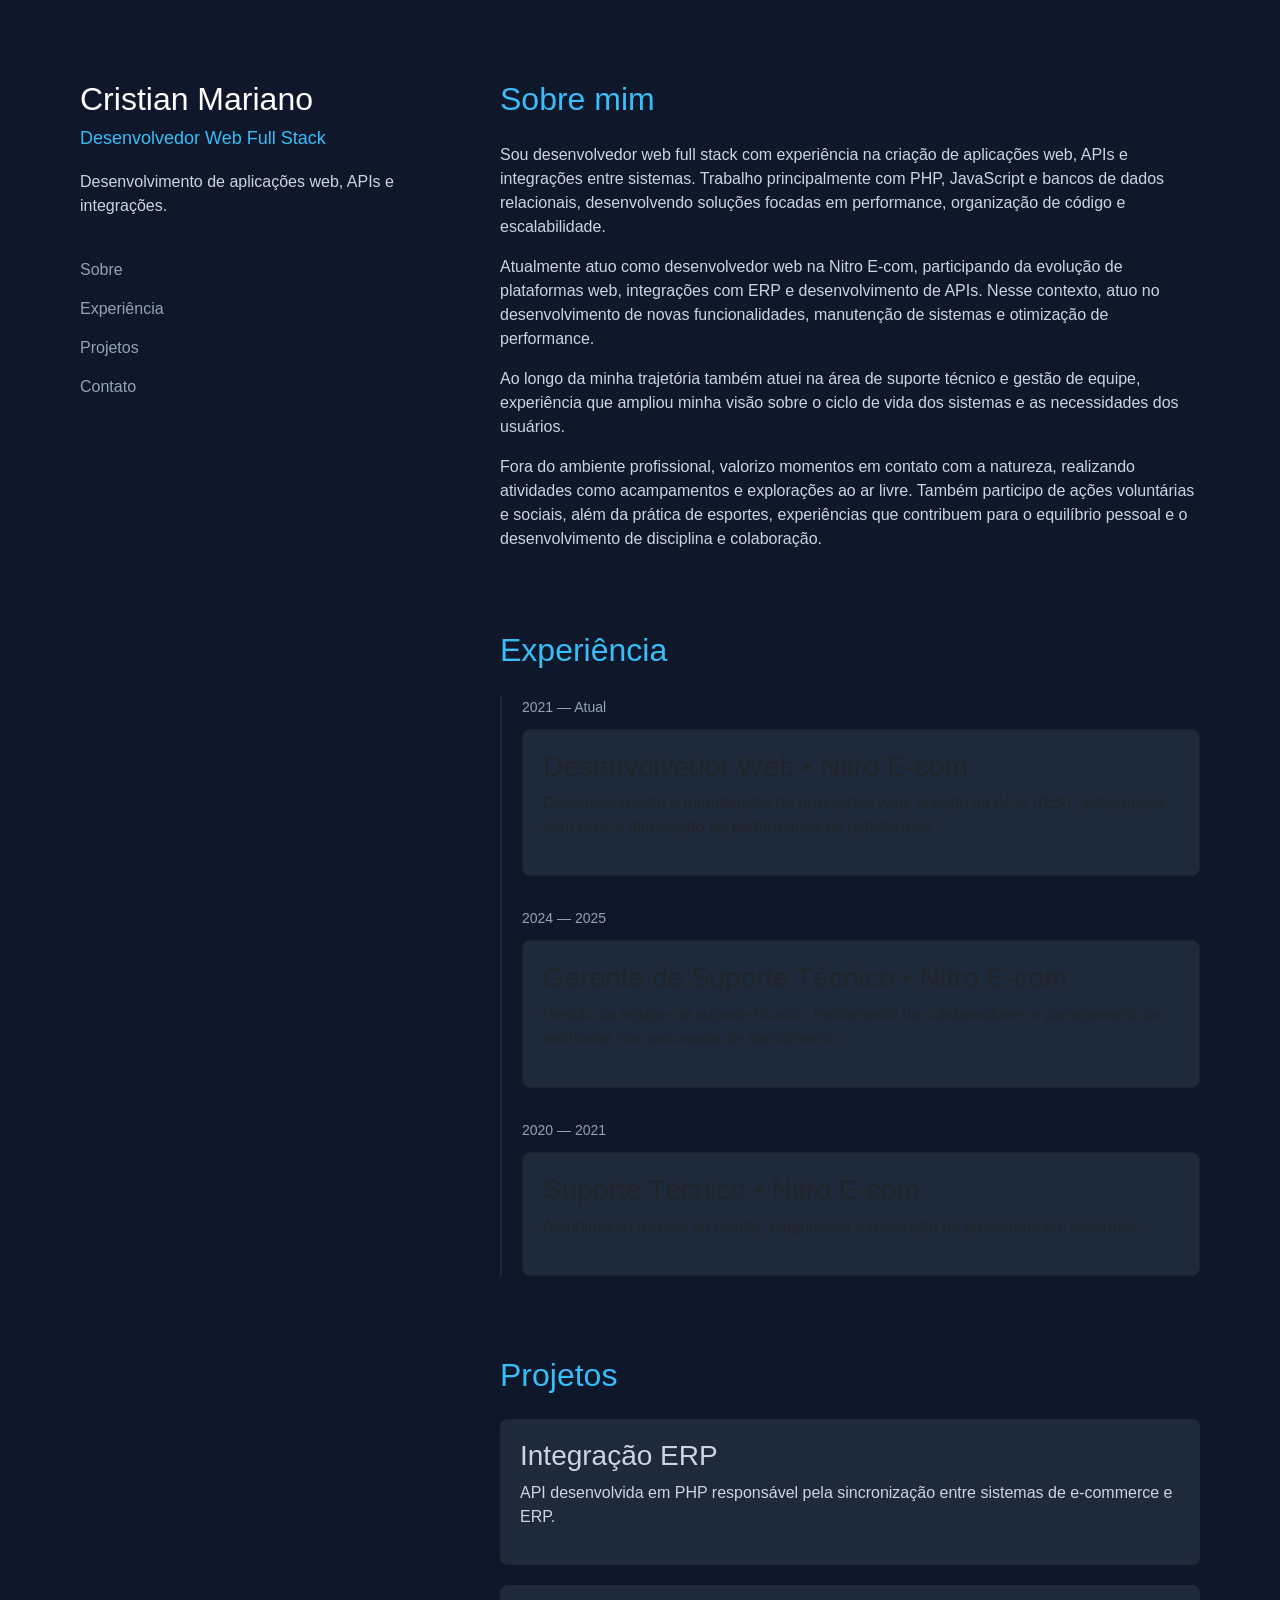
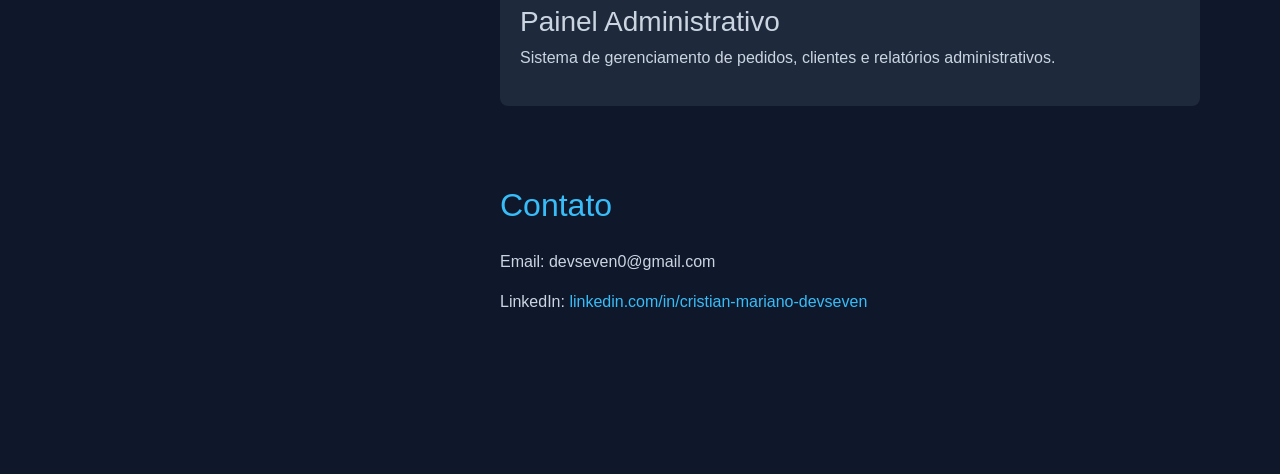
==== index.html @ 74117706 "Rename portfolio.html to index.html" ====
<!DOCTYPE html>
<html lang="pt-BR">

<head>
  <meta charset="UTF-8">
  <meta name="viewport" content="width=device-width, initial-scale=1.0">
  <title>Cristian Mariano | Desenvolvedor Web</title>

  <link href="https://cdn.jsdelivr.net/npm/bootstrap@5.0.2/dist/css/bootstrap.min.css" rel="stylesheet" integrity="sha384-EVSTQN3/azprG1Anm3QDgpJLIm9Nao0Yz1ztcQTwFspd3yD65VohhpuuCOmLASjC" crossorigin="anonymous">
  <link rel="stylesheet" href="style.css">
</head>

<body>

  <div class="layout">

    <!-- Sidebar -->
    <aside class="sidebar">

      <h1>Cristian Mariano</h1>

      <h2>Desenvolvedor Web Full Stack</h2>

      <p class="subtitle">
        Desenvolvimento de aplicações web, APIs e integrações.
      </p>

      <nav>
        <a href="#sobre">Sobre</a>
        <a href="#experiencia">Experiência</a>
        <a href="#projetos">Projetos</a>
        <a href="#contato">Contato</a>
      </nav>

    </aside>

    <!-- Conteúdo -->
    <main class="content">

      <!-- SOBRE -->
      <section id="sobre">

        <h2>Sobre mim</h2>

        <p>
          Sou desenvolvedor web full stack com experiência na criação de aplicações web, APIs e
          integrações entre sistemas. Trabalho principalmente com PHP, JavaScript e bancos de dados
          relacionais, desenvolvendo soluções focadas em performance, organização de código e
          escalabilidade.
        </p>

        <p>
          Atualmente atuo como desenvolvedor web na Nitro E-com, participando da evolução de
          plataformas web, integrações com ERP e desenvolvimento de APIs. Nesse contexto, atuo no
          desenvolvimento de novas funcionalidades, manutenção de sistemas e otimização de
          performance.
        </p>

        <p>
          Ao longo da minha trajetória também atuei na área de suporte técnico e gestão de equipe,
          experiência que ampliou minha visão sobre o ciclo de vida dos sistemas e as necessidades
          dos usuários.
        </p>

        <p>
          Fora do ambiente profissional, valorizo momentos em contato com a natureza, realizando
          atividades como acampamentos e explorações ao ar livre. Também participo de ações
          voluntárias e sociais, além da prática de esportes, experiências que contribuem para o
          equilíbrio pessoal e o desenvolvimento de disciplina e colaboração.
        </p>

      </section>


      <!-- EXPERIÊNCIA -->
      <section id="experiencia">

        <h2>Experiência</h2>

        <div class="timeline">

          <div class="timeline-item">

            <span class="date">2021 — Atual</span>

            <div class="card">

              <h3>Desenvolvedor Web • Nitro E-com</h3>

              <p>
                Desenvolvimento e manutenção de aplicações web, criação de APIs REST,
                integrações com ERP e otimização de performance de plataformas.
              </p>

            </div>

          </div>


          <div class="timeline-item">

            <span class="date">2024 — 2025</span>

            <div class="card">

              <h3>Gerente de Suporte Técnico • Nitro E-com</h3>

              <p>
                Gestão da equipe de suporte técnico, treinamento de colaboradores e
                planejamento de melhorias nos processos de atendimento.
              </p>

            </div>

          </div>


          <div class="timeline-item">

            <span class="date">2020 — 2021</span>

            <div class="card">

              <h3>Suporte Técnico • Nitro E-com</h3>

              <p>
                Atendimento técnico ao cliente, diagnóstico e resolução de problemas em sistemas.
              </p>

            </div>

          </div>

        </div>

      </section>


      <!-- PROJETOS -->
      <section id="projetos">

        <h2>Projetos</h2>

        <div class="project">

          <h3>Integração ERP</h3>

          <p>
            API desenvolvida em PHP responsável pela sincronização entre sistemas
            de e-commerce e ERP.
          </p>

        </div>


        <div class="project">

          <h3>Painel Administrativo</h3>

          <p>
            Sistema de gerenciamento de pedidos, clientes e relatórios administrativos.
          </p>

        </div>

      </section>


      <!-- CONTATO -->
      <section id="contato">

        <h2>Contato</h2>

        <p>Email: devseven0@gmail.com</p>

        <p>
          LinkedIn:
          <a href="https://linkedin.com/in/cristian-mariano-devseven">
            linkedin.com/in/cristian-mariano-devseven
          </a>
        </p>

      </section>

    </main>

  </div>

  <script src="script.js"></script>

</body>

</html>
---- style.css ----
* {
  margin: 0;
  padding: 0;
  box-sizing: border-box;
  font-family: Arial, Helvetica, sans-serif;
}

body {
  background: #0f172a;
  color: #cbd5e1;
}

.layout {
  display: flex;
  max-width: 1200px;
  margin: auto;
}

.sidebar {
  width: 35%;
  padding: 80px 40px;
  position: sticky;
  top: 0;
  height: 100vh;
}

.sidebar h1 {
  color: white;
  font-size: 32px;
  margin-bottom: 10px;
}

.sidebar h2 {
  color: #38bdf8;
  font-size: 18px;
  margin-bottom: 20px;
}

.subtitle {
  margin-bottom: 40px;
}

nav a {
  display: block;
  margin-bottom: 15px;
  text-decoration: none;
  color: #94a3b8;
  transition: 0.3s;
}

nav a:hover {
  color: #38bdf8;
}

.content {
  width: 65%;
  padding: 80px 40px;
}

section {
  margin-bottom: 80px;
}

h2 {
  color: #38bdf8;
  margin-bottom: 25px;
}

.timeline {
  border-left: 2px solid #1e293b;
  padding-left: 20px;
}

.timeline-item {
  margin-bottom: 30px;
}

.date {
  font-size: 14px;
  color: #94a3b8;
}

.card {
  background: #1e293b;
  padding: 20px;
  border-radius: 8px;
  margin-top: 10px;
}

.project {
  background: #1e293b;
  padding: 20px;
  border-radius: 8px;
  margin-bottom: 20px;
  transition: 0.3s;
}

.project:hover {
  transform: translateY(-5px);
}

a {
  color: #38bdf8;
  text-decoration: none;
}
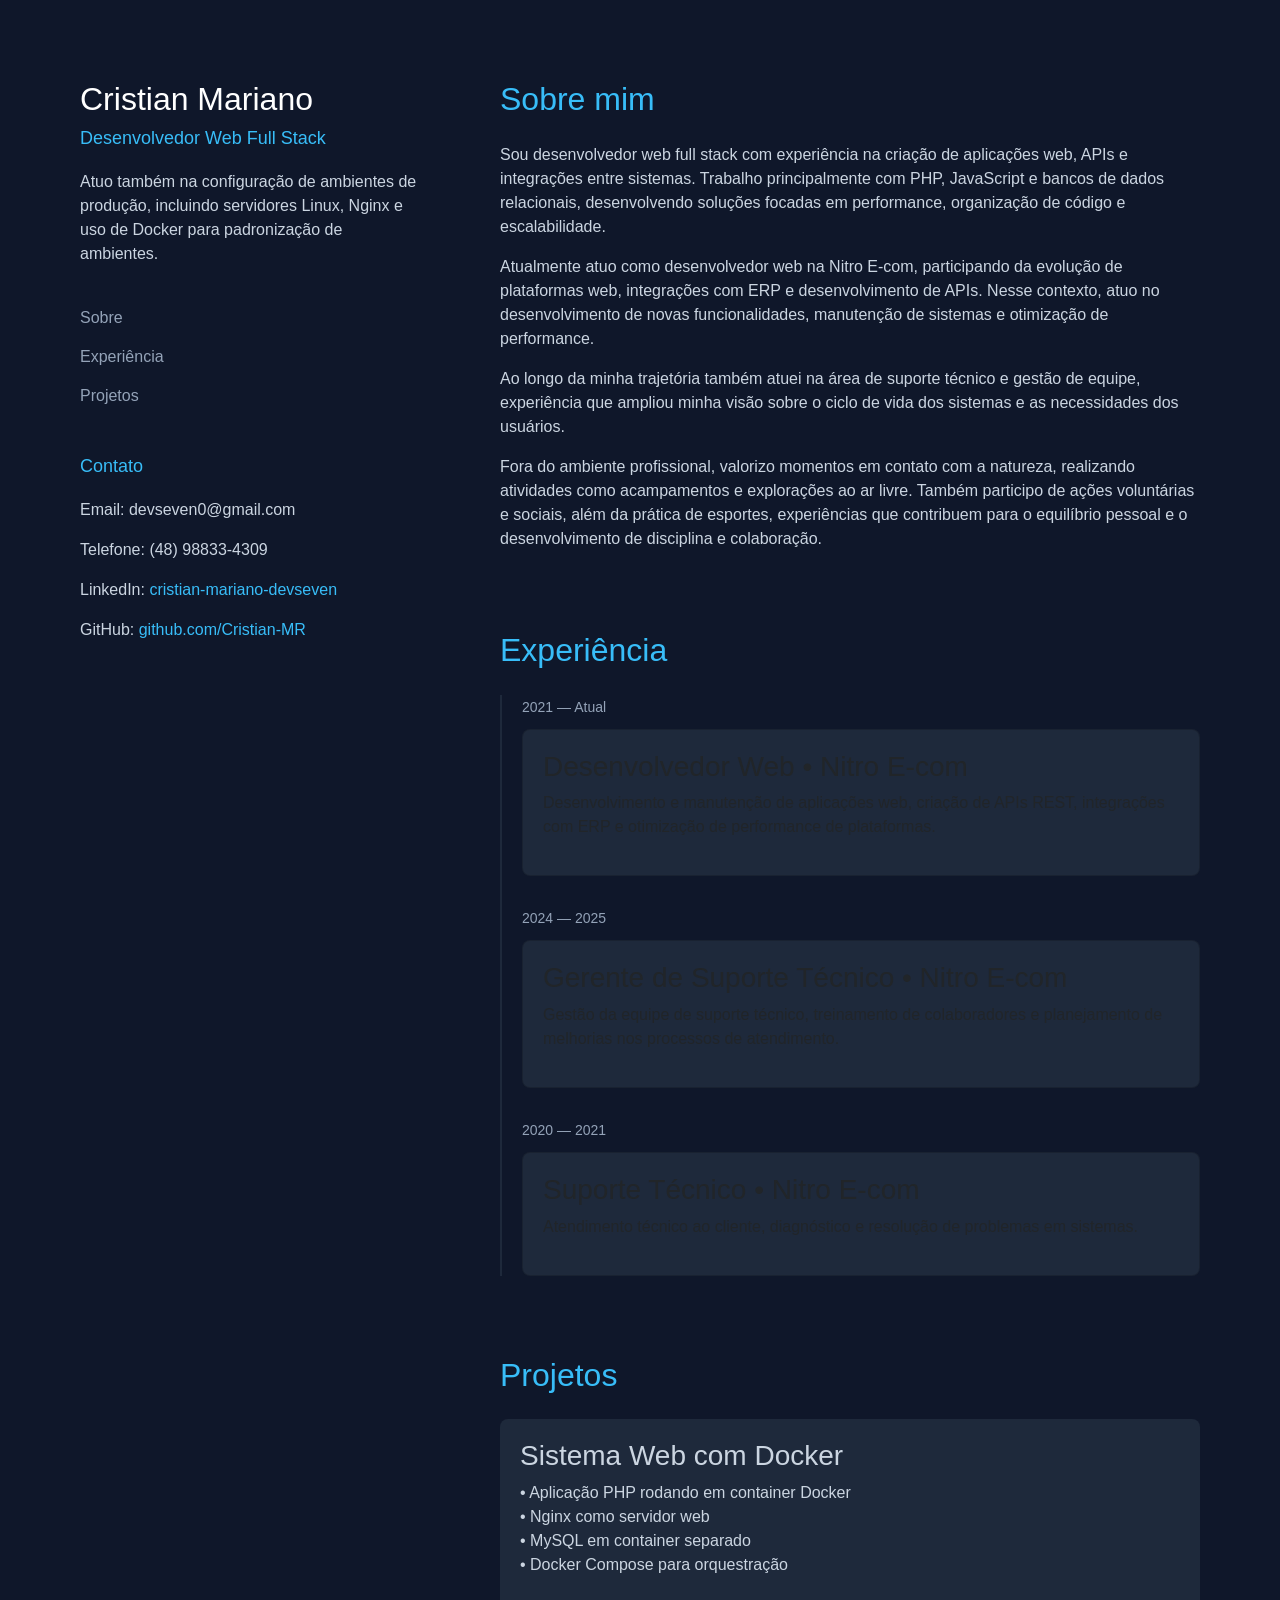
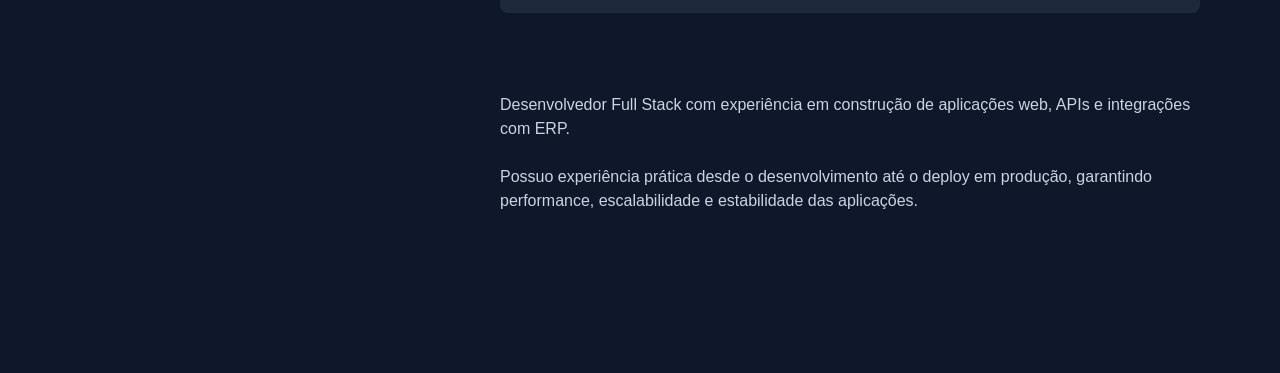
==== commit b6060492: ":ok_hand: Atualizando portfolio" ====
--- a/index.html
+++ b/index.html
@@ -5,6 +5,7 @@
   <meta charset="UTF-8">
   <meta name="viewport" content="width=device-width, initial-scale=1.0">
   <title>Cristian Mariano | Desenvolvedor Web</title>
+  <link rel="icon" href="favicon.ico" type="image/x-icon">
 
   <link href="https://cdn.jsdelivr.net/npm/bootstrap@5.0.2/dist/css/bootstrap.min.css" rel="stylesheet" integrity="sha384-EVSTQN3/azprG1Anm3QDgpJLIm9Nao0Yz1ztcQTwFspd3yD65VohhpuuCOmLASjC" crossorigin="anonymous">
   <link rel="stylesheet" href="style.css">
@@ -22,15 +23,39 @@
       <h2>Desenvolvedor Web Full Stack</h2>
 
       <p class="subtitle">
-        Desenvolvimento de aplicações web, APIs e integrações.
+        Atuo também na configuração de ambientes de produção, incluindo servidores Linux, Nginx e uso de Docker 
+        para padronização de ambientes.
       </p>
 
       <nav>
         <a href="#sobre">Sobre</a>
         <a href="#experiencia">Experiência</a>
         <a href="#projetos">Projetos</a>
-        <a href="#contato">Contato</a>
       </nav>
+
+      <!-- CONTATO -->
+      <section class="mt-5" id="contato">
+
+        <h2>Contato</h2>
+
+        <p>Email: devseven0@gmail.com</p>
+        <p>Telefone: (48) 98833-4309</p>
+
+        <p>
+          LinkedIn:
+          <a href="https://linkedin.com/in/cristian-mariano-devseven">
+            cristian-mariano-devseven
+          </a>
+        </p>
+
+         <p>
+          GitHub:
+          <a href="https://github.com/Cristian-MR">
+            github.com/Cristian-MR
+          </a>
+        </p>
+
+      </section>
 
     </aside>
 
@@ -143,42 +168,26 @@
 
         <div class="project">
 
-          <h3>Integração ERP</h3>
+          <h3>Sistema Web com Docker</h3>
 
           <p>
-            API desenvolvida em PHP responsável pela sincronização entre sistemas
-            de e-commerce e ERP.
+            • Aplicação PHP rodando em container Docker<br>
+            • Nginx como servidor web<br>
+            • MySQL em container separado<br>
+            • Docker Compose para orquestração
           </p>
 
         </div>
 
-
-        <div class="project">
-
-          <h3>Painel Administrativo</h3>
-
-          <p>
-            Sistema de gerenciamento de pedidos, clientes e relatórios administrativos.
-          </p>
-
-        </div>
-
-      </section>
-
-
-      <!-- CONTATO -->
-      <section id="contato">
-
-        <h2>Contato</h2>
-
-        <p>Email: devseven0@gmail.com</p>
-
-        <p>
-          LinkedIn:
-          <a href="https://linkedin.com/in/cristian-mariano-devseven">
-            linkedin.com/in/cristian-mariano-devseven
-          </a>
-        </p>
+      </section>
+
+
+      <section>
+
+        <p>
+          Desenvolvedor Full Stack com experiência em construção de aplicações web, APIs e integrações com ERP.<br><br>
+          Possuo experiência prática desde o desenvolvimento até o deploy em produção, garantindo performance, 
+        escalabilidade e estabilidade das aplicações.</p>
 
       </section>
 
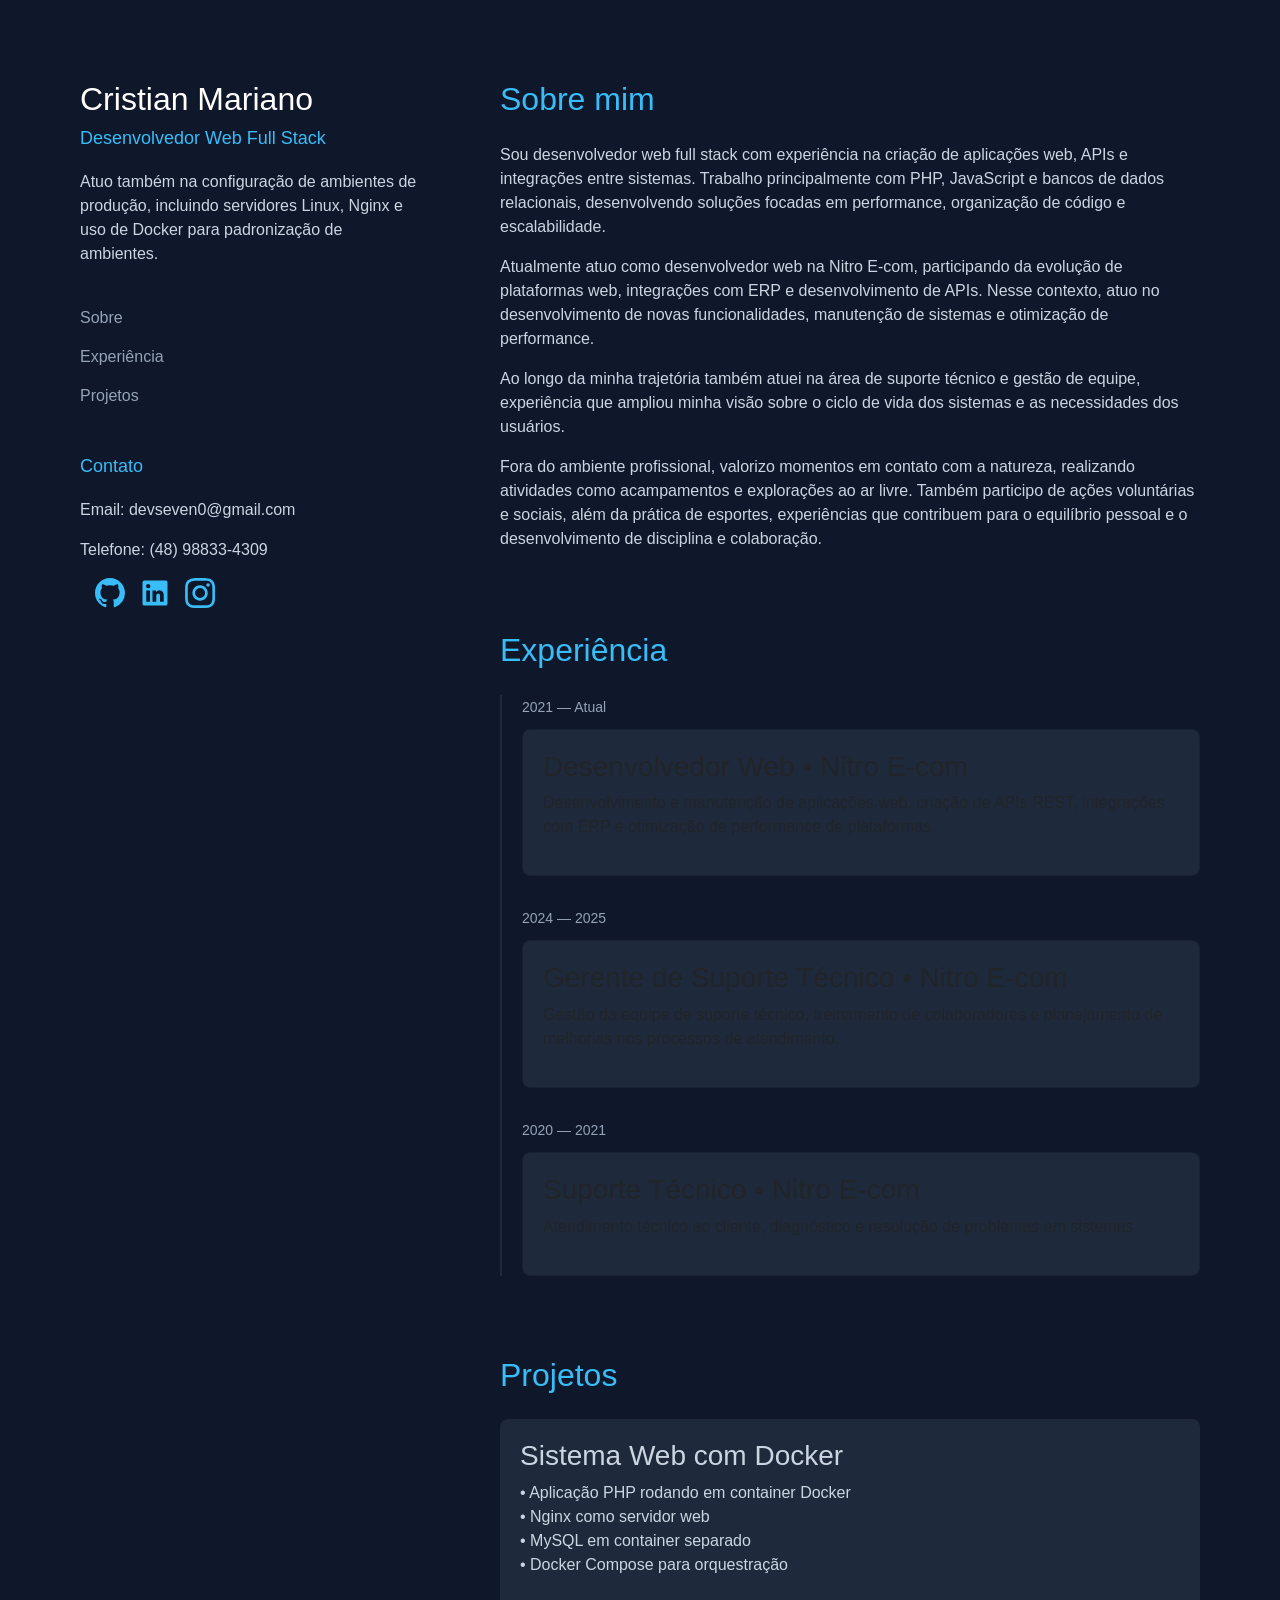
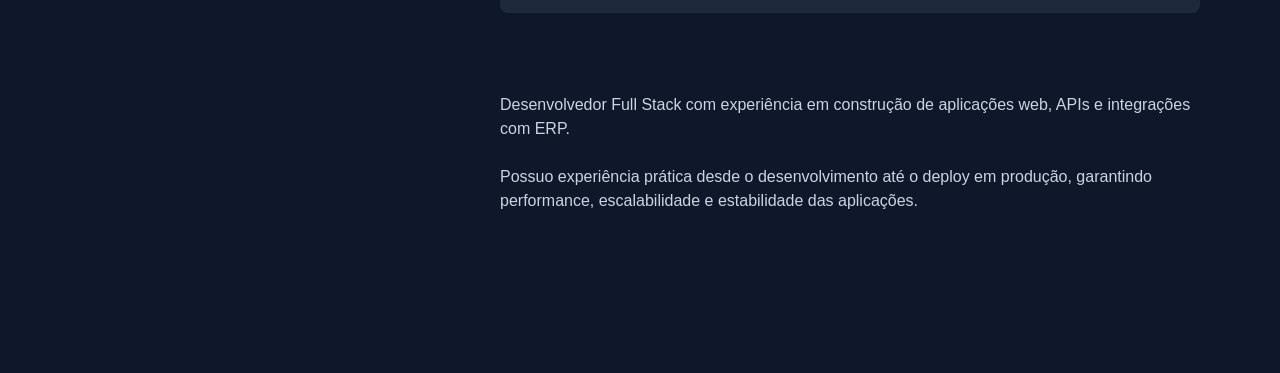
==== commit 077f2ab4: ":ok_hand: Ajuste para versao mobile" ====
--- a/index.html
+++ b/index.html
@@ -7,7 +7,8 @@
   <title>Cristian Mariano | Desenvolvedor Web</title>
   <link rel="icon" href="favicon.ico" type="image/x-icon">
 
-  <link href="https://cdn.jsdelivr.net/npm/bootstrap@5.0.2/dist/css/bootstrap.min.css" rel="stylesheet" integrity="sha384-EVSTQN3/azprG1Anm3QDgpJLIm9Nao0Yz1ztcQTwFspd3yD65VohhpuuCOmLASjC" crossorigin="anonymous">
+  <link href="https://cdn.jsdelivr.net/npm/bootstrap@5.0.2/dist/css/bootstrap.min.css" rel="stylesheet"
+    integrity="sha384-EVSTQN3/azprG1Anm3QDgpJLIm9Nao0Yz1ztcQTwFspd3yD65VohhpuuCOmLASjC" crossorigin="anonymous">
   <link rel="stylesheet" href="style.css">
 </head>
 
@@ -23,7 +24,7 @@
       <h2>Desenvolvedor Web Full Stack</h2>
 
       <p class="subtitle">
-        Atuo também na configuração de ambientes de produção, incluindo servidores Linux, Nginx e uso de Docker 
+        Atuo também na configuração de ambientes de produção, incluindo servidores Linux, Nginx e uso de Docker
         para padronização de ambientes.
       </p>
 
@@ -34,26 +35,36 @@
       </nav>
 
       <!-- CONTATO -->
-      <section class="mt-5" id="contato">
+      <section class="mt-5 contato" id="contato">
 
         <h2>Contato</h2>
 
         <p>Email: devseven0@gmail.com</p>
         <p>Telefone: (48) 98833-4309</p>
 
-        <p>
-          LinkedIn:
-          <a href="https://linkedin.com/in/cristian-mariano-devseven">
-            cristian-mariano-devseven
-          </a>
-        </p>
-
-         <p>
-          GitHub:
-          <a href="https://github.com/Cristian-MR">
-            github.com/Cristian-MR
-          </a>
-        </p>
+        <ul class="d-flex social-media" aria-label="Social media">
+          <li class="text-xs">
+            <a class="block" href="https://github.com/Cristian-MR" target="_blank" rel="noreferrer noopener" title="GitHub">
+              <svg xmlns="http://www.w3.org/2000/svg" viewBox="0 0 16 16" fill="currentColor" class="h-6 w-6" aria-hidden="true">
+                <path d="M8 0C3.58 0 0 3.58 0 8c0 3.54 2.29 6.53 5.47 7.59.4.07.55-.17.55-.38 0-.19-.01-.82-.01-1.49-2.01.37-2.53-.49-2.69-.94-.09-.23-.48-.94-.82-1.13-.28-.15-.68-.52-.01-.53.63-.01 1.08.58 1.23.82.72 1.21 1.87.87 2.33.66.07-.52.28-.87.51-1.07-1.78-.2-3.64-.89-3.64-3.95 0-.87.31-1.59.82-2.15-.08-.2-.36-1.02.08-2.12 0 0 .67-.21 2.2.82.64-.18 1.32-.27 2-.27.68 0 1.36.09 2 .27 1.53-1.04 2.2-.82 2.2-.82.44 1.1.16 1.92.08 2.12.51.56.82 1.27.82 2.15 0 3.07-1.87 3.75-3.65 3.95.29.25.54.73.54 1.48 0 1.07-.01 1.93-.01 2.2 0 .21.15.46.55.38A8.013 8.013 0 0016 8c0-4.42-3.58-8-8-8z"></path>
+              </svg>
+            </a>
+          </li>
+          <li class="text-xs">
+            <a class="block" href="https://linkedin.com/in/cristian-mariano-devseven" target="_blank" rel="noreferrer noopener" aria-label="LinkedIn (opens in a new tab)" title="LinkedIn">
+              <svg xmlns="http://www.w3.org/2000/svg" viewBox="0 0 24 24" fill="currentColor" class="h-6 w-6" aria-hidden="true">
+                <path d="M20.5 2h-17A1.5 1.5 0 002 3.5v17A1.5 1.5 0 003.5 22h17a1.5 1.5 0 001.5-1.5v-17A1.5 1.5 0 0020.5 2zM8 19H5v-9h3zM6.5 8.25A1.75 1.75 0 118.3 6.5a1.78 1.78 0 01-1.8 1.75zM19 19h-3v-4.74c0-1.42-.6-1.93-1.38-1.93A1.74 1.74 0 0013 14.19a.66.66 0 000 .14V19h-3v-9h2.9v1.3a3.11 3.11 0 012.7-1.4c1.55 0 3.36.86 3.36 3.66z"></path>
+              </svg>
+            </a>
+          </li>
+          <li class="text-xs">
+            <a class="block" href="https://instagram.com/devsevenbr" target="_blank" rel="noreferrer noopener" aria-label="Instagram (opens in a new tab)" title="Instagram">
+              <svg xmlns="http://www.w3.org/2000/svg" viewBox="0 0 1000 1000" fill="currentColor" class="h-6 w-6" aria-hidden="true">
+                <path d="M295.42,6c-53.2,2.51-89.53,11-121.29,23.48-32.87,12.81-60.73,30-88.45,57.82S40.89,143,28.17,175.92c-12.31,31.83-20.65,68.19-23,121.42S2.3,367.68,2.56,503.46,3.42,656.26,6,709.6c2.54,53.19,11,89.51,23.48,121.28,12.83,32.87,30,60.72,57.83,88.45S143,964.09,176,976.83c31.8,12.29,68.17,20.67,121.39,23s70.35,2.87,206.09,2.61,152.83-.86,206.16-3.39S799.1,988,830.88,975.58c32.87-12.86,60.74-30,88.45-57.84S964.1,862,976.81,829.06c12.32-31.8,20.69-68.17,23-121.35,2.33-53.37,2.88-70.41,2.62-206.17s-.87-152.78-3.4-206.1-11-89.53-23.47-121.32c-12.85-32.87-30-60.7-57.82-88.45S862,40.87,829.07,28.19c-31.82-12.31-68.17-20.7-121.39-23S637.33,2.3,501.54,2.56,348.75,3.4,295.42,6m5.84,903.88c-48.75-2.12-75.22-10.22-92.86-17-23.36-9-40-19.88-57.58-37.29s-28.38-34.11-37.5-57.42c-6.85-17.64-15.1-44.08-17.38-92.83-2.48-52.69-3-68.51-3.29-202s.22-149.29,2.53-202c2.08-48.71,10.23-75.21,17-92.84,9-23.39,19.84-40,37.29-57.57s34.1-28.39,57.43-37.51c17.62-6.88,44.06-15.06,92.79-17.38,52.73-2.5,68.53-3,202-3.29s149.31.21,202.06,2.53c48.71,2.12,75.22,10.19,92.83,17,23.37,9,40,19.81,57.57,37.29s28.4,34.07,37.52,57.45c6.89,17.57,15.07,44,17.37,92.76,2.51,52.73,3.08,68.54,3.32,202s-.23,149.31-2.54,202c-2.13,48.75-10.21,75.23-17,92.89-9,23.35-19.85,40-37.31,57.56s-34.09,28.38-57.43,37.5c-17.6,6.87-44.07,15.07-92.76,17.39-52.73,2.48-68.53,3-202.05,3.29s-149.27-.25-202-2.53m407.6-674.61a60,60,0,1,0,59.88-60.1,60,60,0,0,0-59.88,60.1M245.77,503c.28,141.8,115.44,256.49,257.21,256.22S759.52,643.8,759.25,502,643.79,245.48,502,245.76,245.5,361.22,245.77,503m90.06-.18a166.67,166.67,0,1,1,167,166.34,166.65,166.65,0,0,1-167-166.34"></path>
+              </svg>
+            </a>
+          </li>
+        </ul>
 
       </section>
 
@@ -186,8 +197,8 @@
 
         <p>
           Desenvolvedor Full Stack com experiência em construção de aplicações web, APIs e integrações com ERP.<br><br>
-          Possuo experiência prática desde o desenvolvimento até o deploy em produção, garantindo performance, 
-        escalabilidade e estabilidade das aplicações.</p>
+          Possuo experiência prática desde o desenvolvimento até o deploy em produção, garantindo performance,
+          escalabilidade e estabilidade das aplicações.</p>
 
       </section>
 
@@ -199,4 +210,4 @@
 
 </body>
 
-</html>
+</html>
--- a/style.css
+++ b/style.css
@@ -102,4 +102,40 @@
 a {
   color: #38bdf8;
   text-decoration: none;
+}
+
+ul.d-flex.social-media {
+    padding-left: 0;
+}
+
+li.text-xs {
+    display: block;
+    width: 30px;
+    margin-left: 15px;
+}
+
+/* Versão mobile */
+@media (max-width: 768px) {
+  .layout {
+    flex-direction: column;
+  }
+
+  .sidebar {
+    width: 100%;
+    height: auto;
+    position: relative;
+    padding-bottom: 0;
+  }
+
+  .content {
+    width: 100%;
+  }
+
+  .contato {
+    margin-bottom: 0px;
+  }
+
+  nav {
+    display: none;
+  }
 }
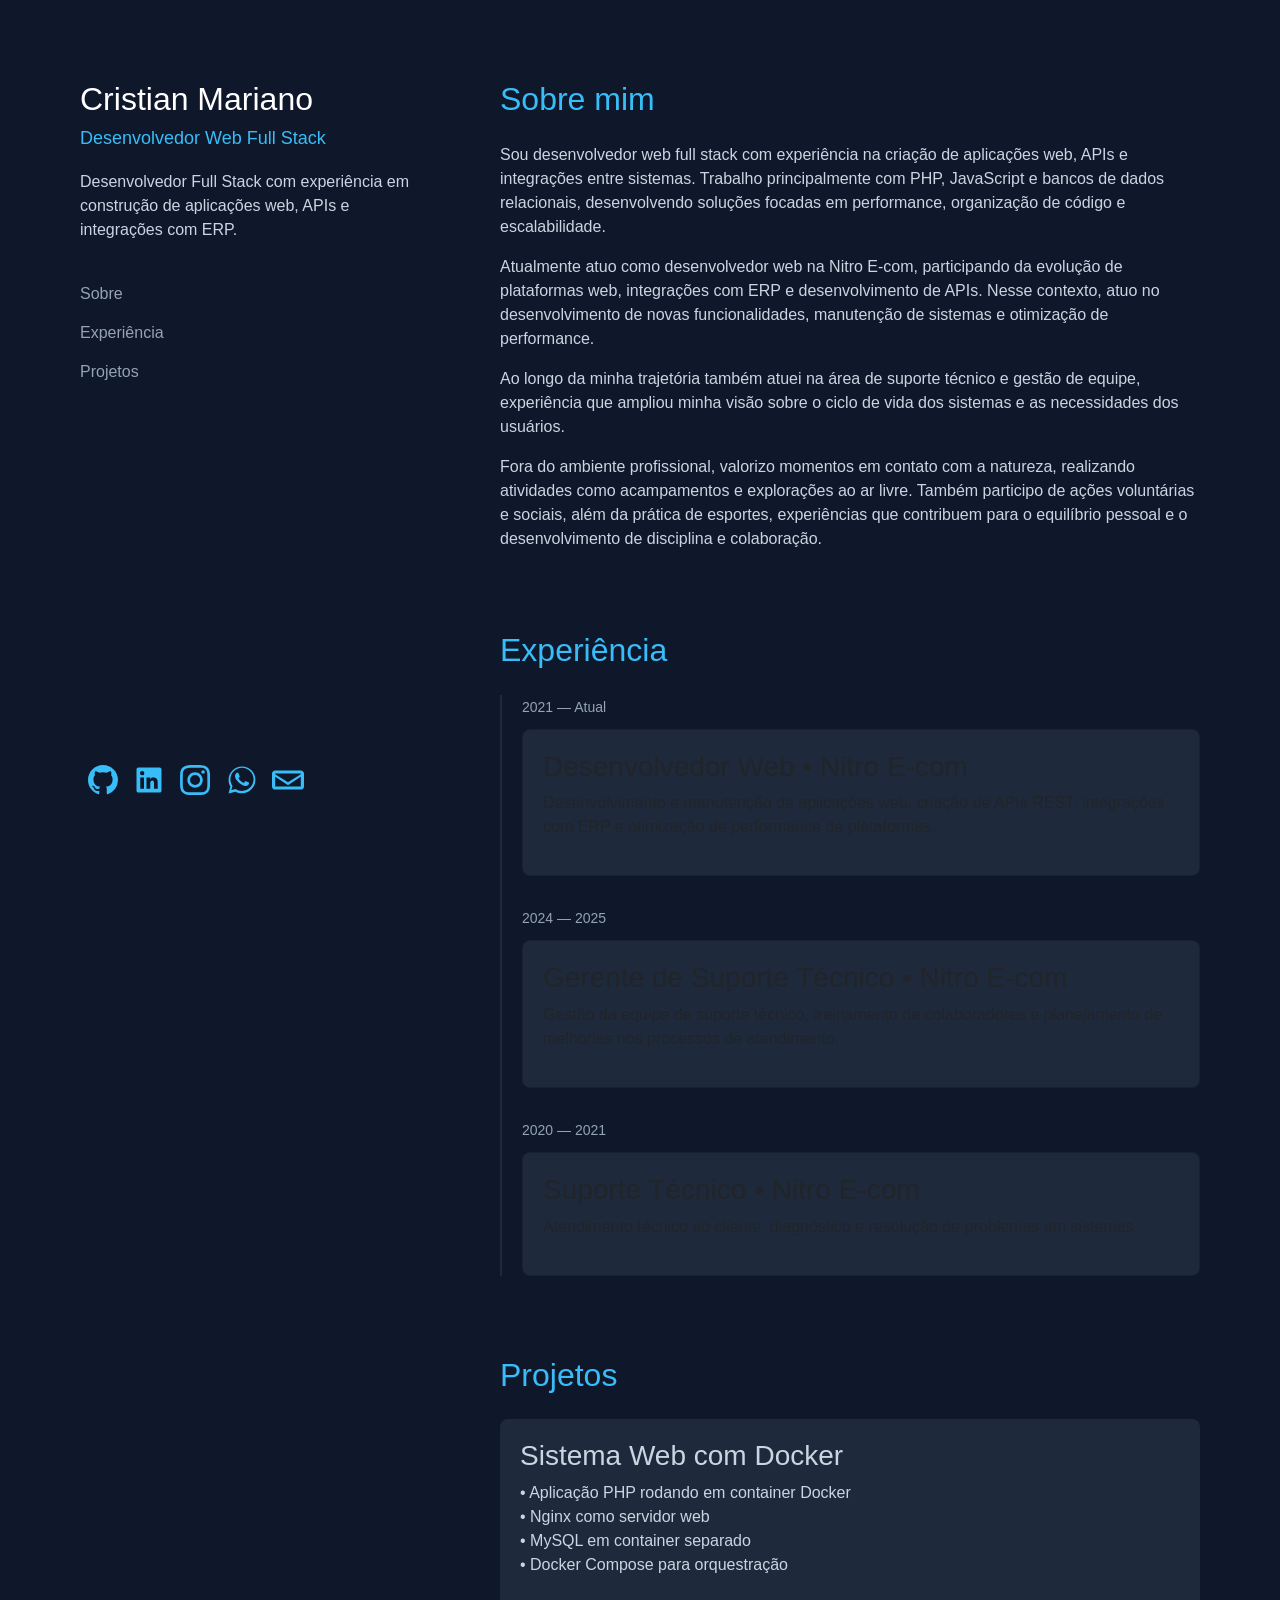
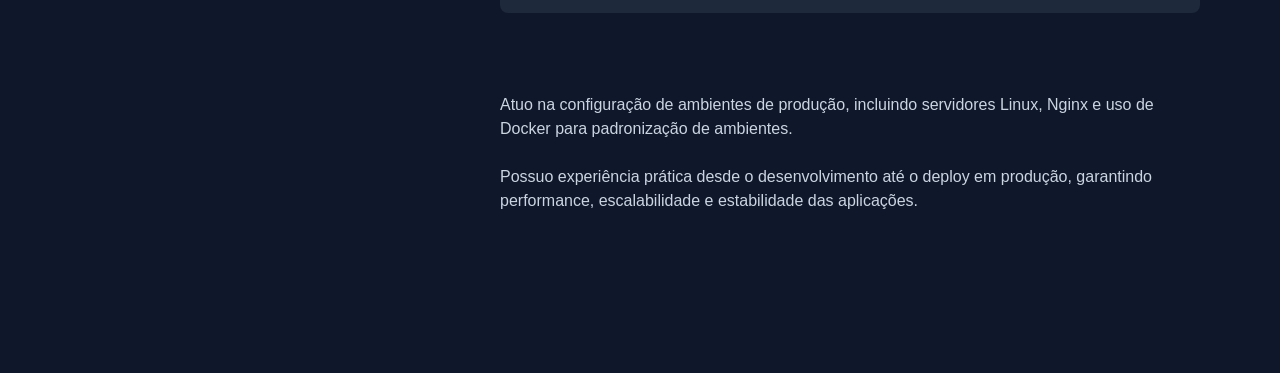
==== commit 4ca1ee3a: ":ok_hand: Atualizando parte do contato" ====
--- a/index.html
+++ b/index.html
@@ -24,8 +24,7 @@
       <h2>Desenvolvedor Web Full Stack</h2>
 
       <p class="subtitle">
-        Atuo também na configuração de ambientes de produção, incluindo servidores Linux, Nginx e uso de Docker
-        para padronização de ambientes.
+        Desenvolvedor Full Stack com experiência em construção de aplicações web, APIs e integrações com ERP.
       </p>
 
       <nav>
@@ -37,11 +36,6 @@
       <!-- CONTATO -->
       <section class="mt-5 contato" id="contato">
 
-        <h2>Contato</h2>
-
-        <p>Email: devseven0@gmail.com</p>
-        <p>Telefone: (48) 98833-4309</p>
-
         <ul class="d-flex social-media" aria-label="Social media">
           <li class="text-xs">
             <a class="block" href="https://github.com/Cristian-MR" target="_blank" rel="noreferrer noopener" title="GitHub">
@@ -61,6 +55,20 @@
             <a class="block" href="https://instagram.com/devsevenbr" target="_blank" rel="noreferrer noopener" aria-label="Instagram (opens in a new tab)" title="Instagram">
               <svg xmlns="http://www.w3.org/2000/svg" viewBox="0 0 1000 1000" fill="currentColor" class="h-6 w-6" aria-hidden="true">
                 <path d="M295.42,6c-53.2,2.51-89.53,11-121.29,23.48-32.87,12.81-60.73,30-88.45,57.82S40.89,143,28.17,175.92c-12.31,31.83-20.65,68.19-23,121.42S2.3,367.68,2.56,503.46,3.42,656.26,6,709.6c2.54,53.19,11,89.51,23.48,121.28,12.83,32.87,30,60.72,57.83,88.45S143,964.09,176,976.83c31.8,12.29,68.17,20.67,121.39,23s70.35,2.87,206.09,2.61,152.83-.86,206.16-3.39S799.1,988,830.88,975.58c32.87-12.86,60.74-30,88.45-57.84S964.1,862,976.81,829.06c12.32-31.8,20.69-68.17,23-121.35,2.33-53.37,2.88-70.41,2.62-206.17s-.87-152.78-3.4-206.1-11-89.53-23.47-121.32c-12.85-32.87-30-60.7-57.82-88.45S862,40.87,829.07,28.19c-31.82-12.31-68.17-20.7-121.39-23S637.33,2.3,501.54,2.56,348.75,3.4,295.42,6m5.84,903.88c-48.75-2.12-75.22-10.22-92.86-17-23.36-9-40-19.88-57.58-37.29s-28.38-34.11-37.5-57.42c-6.85-17.64-15.1-44.08-17.38-92.83-2.48-52.69-3-68.51-3.29-202s.22-149.29,2.53-202c2.08-48.71,10.23-75.21,17-92.84,9-23.39,19.84-40,37.29-57.57s34.1-28.39,57.43-37.51c17.62-6.88,44.06-15.06,92.79-17.38,52.73-2.5,68.53-3,202-3.29s149.31.21,202.06,2.53c48.71,2.12,75.22,10.19,92.83,17,23.37,9,40,19.81,57.57,37.29s28.4,34.07,37.52,57.45c6.89,17.57,15.07,44,17.37,92.76,2.51,52.73,3.08,68.54,3.32,202s-.23,149.31-2.54,202c-2.13,48.75-10.21,75.23-17,92.89-9,23.35-19.85,40-37.31,57.56s-34.09,28.38-57.43,37.5c-17.6,6.87-44.07,15.07-92.76,17.39-52.73,2.48-68.53,3-202.05,3.29s-149.27-.25-202-2.53m407.6-674.61a60,60,0,1,0,59.88-60.1,60,60,0,0,0-59.88,60.1M245.77,503c.28,141.8,115.44,256.49,257.21,256.22S759.52,643.8,759.25,502,643.79,245.48,502,245.76,245.5,361.22,245.77,503m90.06-.18a166.67,166.67,0,1,1,167,166.34,166.65,166.65,0,0,1-167-166.34"></path>
+              </svg>
+            </a>
+          </li>
+          <li class="text-xs">
+            <a class="block" href="https://wa.me/5548998334309" target="_blank" rel="noreferrer noopener" aria-label="WhatsApp (opens in a new tab)" title="WhatsApp">
+              <svg xmlns="http://www.w3.org/2000/svg" viewBox="0 0 1000 1000" fill="currentColor" class="h-6 w-6" aria-hidden="true" width="32">
+                <path d="M500 80c-231 0-420 189-420 420 0 74 19 144 55 205L80 920l220-54c58 32 124 49 200 49 231 0 420-189 420-420S731 80 500 80zm0 760c-68 0-132-18-188-52l-13-8-130 32 34-126-9-13c-36-58-55-124-55-193 0-199 162-361 361-361s361 162 361 361-162 361-361 361zm198-270c-11-6-64-31-74-34-10-4-17-6-24 6-7 11-27 34-33 41-6 6-12 7-23 2-64-32-106-57-148-129-11-19 11-18 32-60 4-8 2-15-1-21-4-6-24-58-33-79-9-22-18-19-24-19h-21c-7 0-19 3-29 14-10 11-38 37-38 91s39 107 44 114c6 7 76 116 184 163 26 11 46 18 62 23 26 8 49 7 67 4 21-3 64-26 73-51 9-25 9-46 6-51-3-5-10-8-21-14z"/>
+              </svg>
+            </a>
+          </li>
+          <li class="text-xs">
+            <a class="block" href="mailto:devseven0@gmail.com" target="_blank" rel="noreferrer noopener" aria-label="Email (opens in a new tab)" title="Email">
+              <svg xmlns="http://www.w3.org/2000/svg" viewBox="0 0 1000 1000" fill="currentColor" class="h-6 w-6" aria-hidden="true" width="32">
+                <path d="M100 200h800c55 0 100 45 100 100v400c0 55-45 100-100 100H100C45 800 0 755 0 700V300c0-55 45-100 100-100zm0 100v20l400 250 400-250v-20H100zm800 400V400L520 650c-12 8-28 8-40 0L100 400v300h800z"/>
               </svg>
             </a>
           </li>
@@ -196,7 +204,8 @@
       <section>
 
         <p>
-          Desenvolvedor Full Stack com experiência em construção de aplicações web, APIs e integrações com ERP.<br><br>
+          Atuo na configuração de ambientes de produção, incluindo servidores Linux, Nginx e uso de Docker
+        para padronização de ambientes.<br><br>
           Possuo experiência prática desde o desenvolvimento até o deploy em produção, garantindo performance,
           escalabilidade e estabilidade das aplicações.</p>
 
--- a/style.css
+++ b/style.css
@@ -106,12 +106,24 @@
 
 ul.d-flex.social-media {
     padding-left: 0;
+    align-items: center;
 }
 
 li.text-xs {
     display: block;
     width: 30px;
-    margin-left: 15px;
+    margin: 8px;
+}
+
+img.foto-perfil {
+    border-radius: 10%;
+    width: 100px;
+    margin-bottom: 10px;
+}
+
+section#contato {
+    bottom: 0;
+    position: fixed;
 }
 
 /* Versão mobile */
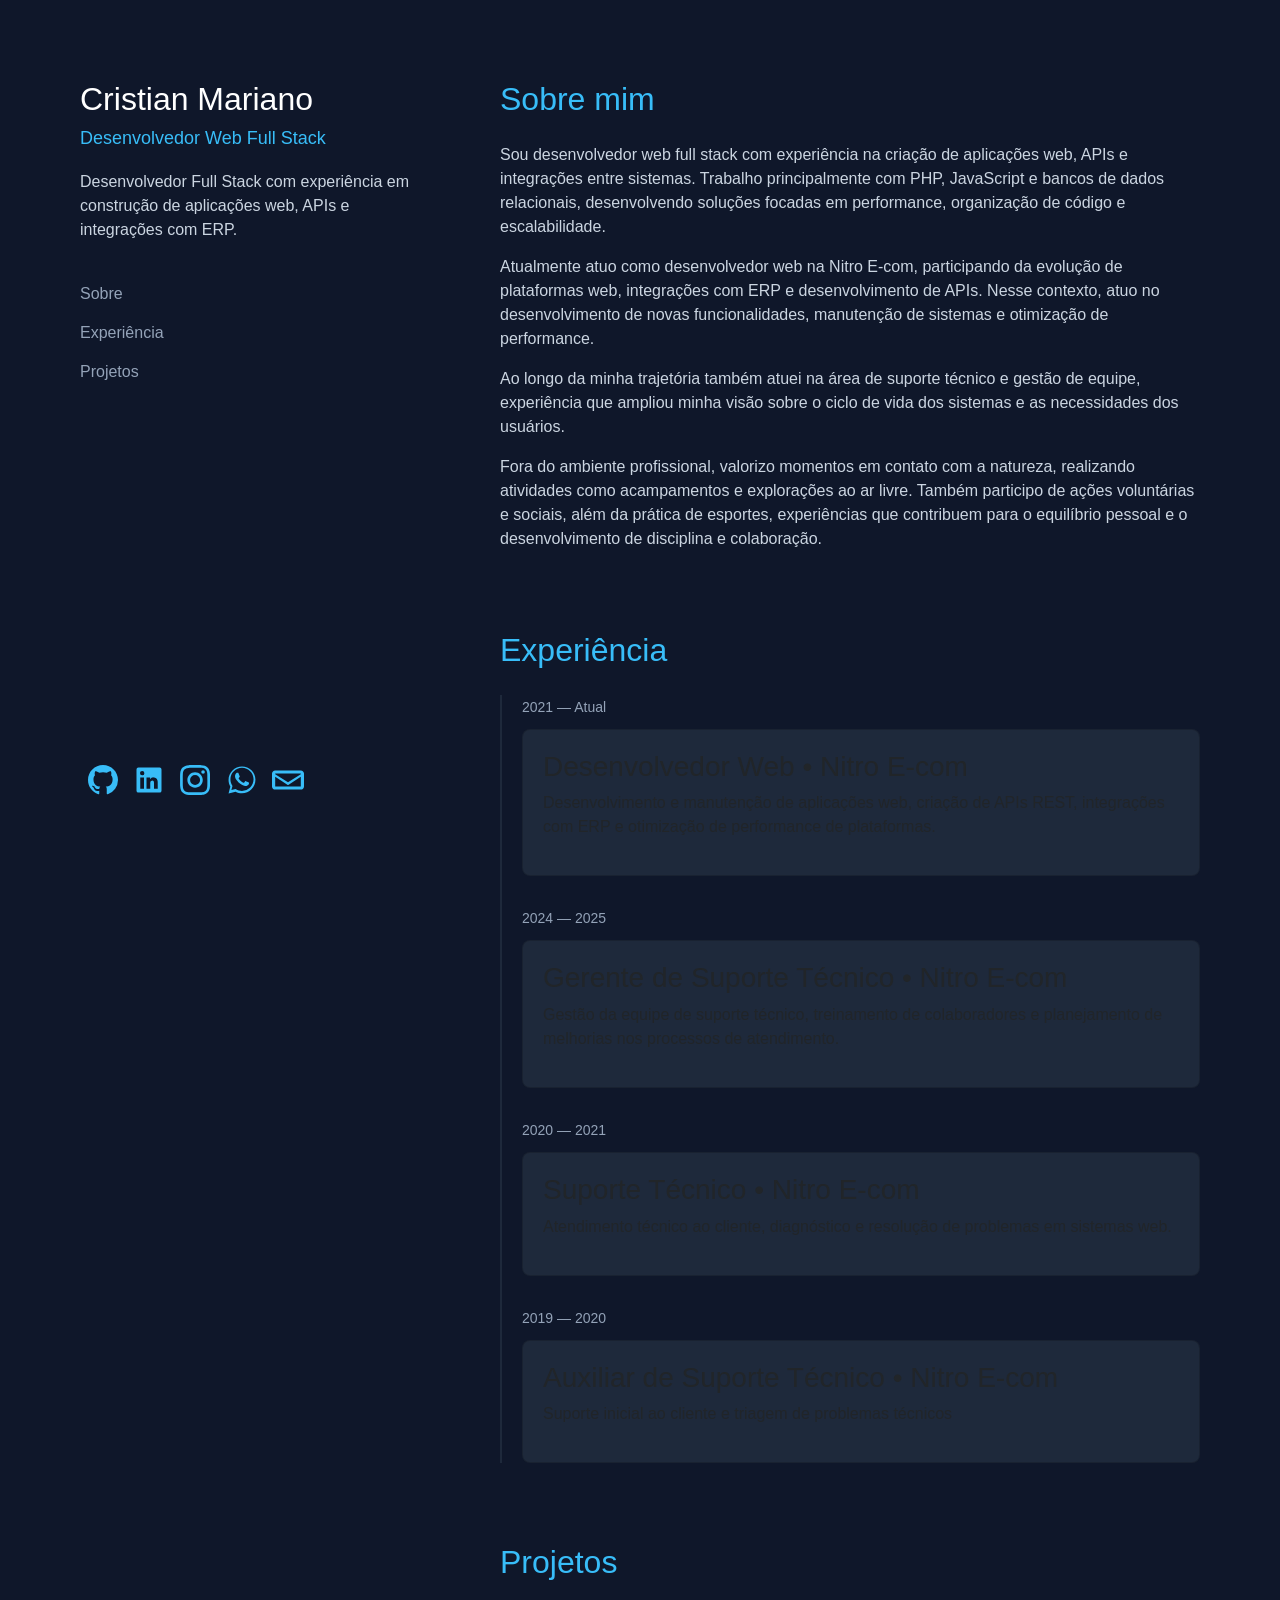
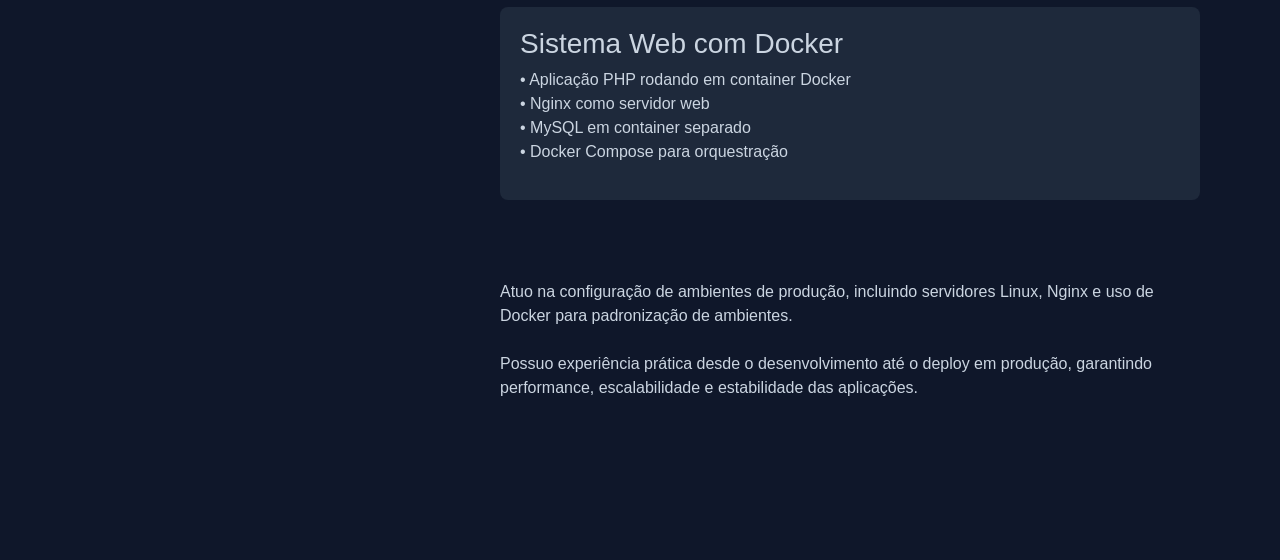
==== commit 720bc2de: ":ok_hand: Adicionando funcao e remocao da linha tracejada" ====
--- a/index.html
+++ b/index.html
@@ -122,59 +122,48 @@
         <h2>Experiência</h2>
 
         <div class="timeline">
-
-          <div class="timeline-item">
-
+          <div class="timeline-item">
             <span class="date">2021 — Atual</span>
-
-            <div class="card">
-
+            <div class="card">
               <h3>Desenvolvedor Web • Nitro E-com</h3>
-
               <p>
                 Desenvolvimento e manutenção de aplicações web, criação de APIs REST,
                 integrações com ERP e otimização de performance de plataformas.
               </p>
-
-            </div>
-
-          </div>
-
-
-          <div class="timeline-item">
-
+            </div>
+          </div>
+
+
+          <div class="timeline-item">
             <span class="date">2024 — 2025</span>
-
-            <div class="card">
-
+            <div class="card">
               <h3>Gerente de Suporte Técnico • Nitro E-com</h3>
-
               <p>
                 Gestão da equipe de suporte técnico, treinamento de colaboradores e
                 planejamento de melhorias nos processos de atendimento.
               </p>
-
-            </div>
-
-          </div>
-
-
-          <div class="timeline-item">
-
+            </div>
+          </div>
+
+          <div class="timeline-item">
             <span class="date">2020 — 2021</span>
-
-            <div class="card">
-
+            <div class="card">
               <h3>Suporte Técnico • Nitro E-com</h3>
-
-              <p>
-                Atendimento técnico ao cliente, diagnóstico e resolução de problemas em sistemas.
-              </p>
-
-            </div>
-
-          </div>
-
+              <p>
+                Atendimento técnico ao cliente, diagnóstico e resolução de problemas em sistemas web.
+              </p>
+            </div>
+          </div>
+
+          <div class="timeline-item">
+            <span class="date">2019 — 2020</span>
+            <div class="card">
+              <h3>Auxiliar de Suporte Técnico • Nitro E-com</h3>
+              <p>
+                Suporte inicial ao cliente e triagem de problemas técnicos
+              </p>
+            </div>
+          </div>
         </div>
 
       </section>
@@ -205,7 +194,7 @@
 
         <p>
           Atuo na configuração de ambientes de produção, incluindo servidores Linux, Nginx e uso de Docker
-        para padronização de ambientes.<br><br>
+          para padronização de ambientes.<br><br>
           Possuo experiência prática desde o desenvolvimento até o deploy em produção, garantindo performance,
           escalabilidade e estabilidade das aplicações.</p>
 
--- a/style.css
+++ b/style.css
@@ -107,6 +107,7 @@
 ul.d-flex.social-media {
     padding-left: 0;
     align-items: center;
+    border: none;
 }
 
 li.text-xs {
@@ -150,4 +151,9 @@
   nav {
     display: none;
   }
+
+  section#contato {
+    bottom: 0;
+    position: relative;
+}
 }
